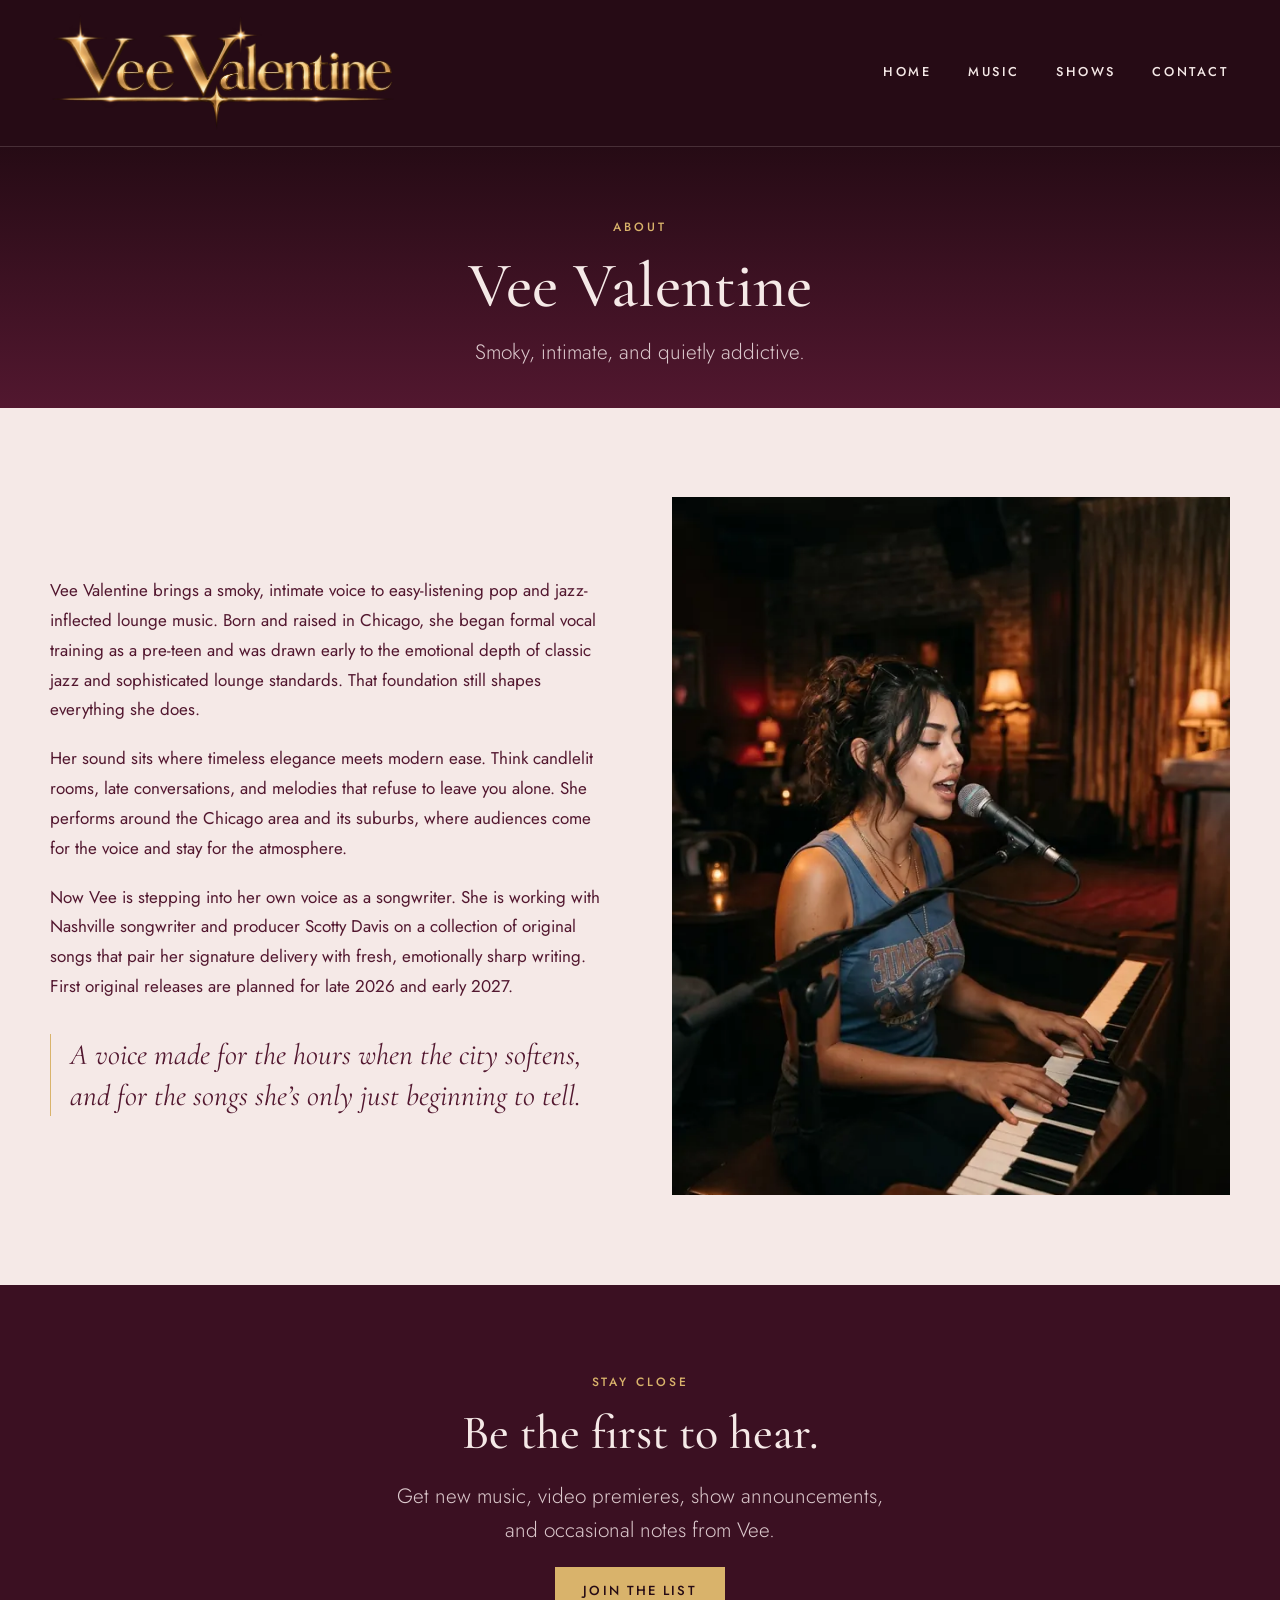
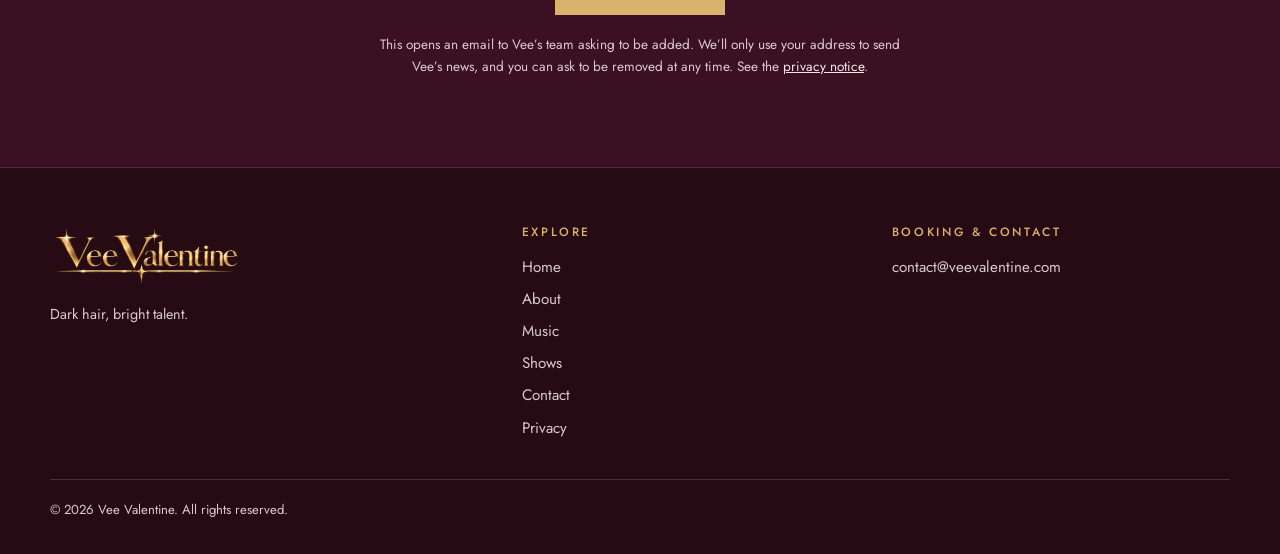
==== about.html @ 6b56505e "Swap wide live photo for new one (metadata-free)" ====
<!doctype html>
<html lang="en">
<head>
<meta charset="utf-8">
<meta name="viewport" content="width=device-width,initial-scale=1">
<meta http-equiv="Content-Security-Policy" content="default-src 'none'; img-src 'self'; font-src 'self'; media-src 'self'; style-src 'self'; script-src 'self'; base-uri 'none'; form-action 'none'">
<meta name="referrer" content="no-referrer">
<title>About Vee Valentine | Chicago vocalist and songwriter</title>
<meta name="description" content="Meet Vee Valentine: a Chicago vocalist blending classic jazz and lounge standards with modern pop, now writing original songs.">
<link rel="canonical" href="https://veevalentine.com/about.html">
<meta name="theme-color" content="#260B15">
<meta property="og:type" content="website">
<meta property="og:site_name" content="Vee Valentine">
<meta property="og:title" content="About Vee Valentine | Chicago vocalist and songwriter">
<meta property="og:description" content="Meet Vee Valentine: a Chicago vocalist blending classic jazz and lounge standards with modern pop, now writing original songs.">
<meta property="og:url" content="https://veevalentine.com/about.html">
<meta property="og:image" content="https://veevalentine.com/images/og-vee-valentine.jpg">
<meta property="og:image:width" content="1200">
<meta property="og:image:height" content="630">
<meta property="og:image:alt" content="Vee Valentine wordmark beside a portrait of the artist at a vintage microphone">
<meta name="twitter:card" content="summary_large_image">
<link rel="stylesheet" href="style.css?v=34">
</head>
<body>
<a class="skip" href="#main">Skip to content</a>
<header class="site-header">
<div class="wrap header-inner">
<a class="brand" href="index.html"><img src="images/logo-d.webp" width="1400" height="482" alt="Vee Valentine"></a>
<nav class="site-nav" aria-label="Primary"><ul><li><a href="index.html">Home</a></li><li><a href="music.html">Music</a></li><li><a href="shows.html">Shows</a></li><li><a href="contact.html">Contact</a></li></ul></nav>
</div>
</header>
<main id="main">
<section class="page-head"><div class="wrap"><p class="eyebrow">About</p><h1>Vee Valentine</h1><p class="lead">Smoky, intimate, and quietly addictive.</p></div></section>
<section class="section light" aria-label="Biography">
<div class="wrap split">
<div class="prose">
<p>Vee Valentine brings a smoky, intimate voice to easy-listening pop and jazz-inflected lounge music. Born and raised in Chicago, she began formal vocal training as a pre-teen and was drawn early to the emotional depth of classic jazz and sophisticated lounge standards. That foundation still shapes everything she does.</p>
<p>Her sound sits where timeless elegance meets modern ease. Think candlelit rooms, late conversations, and melodies that refuse to leave you alone. She performs around the Chicago area and its suburbs, where audiences come for the voice and stay for the atmosphere.</p>
<p>Now Vee is stepping into her own voice as a songwriter. She is working with Nashville songwriter and producer Scotty Davis on a collection of original songs that pair her signature delivery with fresh, emotionally sharp writing. First original releases are planned for late 2026 and early 2027.</p>
<p class="pull">A voice made for the hours when the city softens, and for the songs she&rsquo;s only just beginning to tell.</p>
</div>
<div><img src="images/web/piano-full.webp" srcset="images/web/piano-640.webp 640w, images/web/piano-full.webp 939w" sizes="(max-width:820px) 92vw, 44vw" width="939" height="1400" alt="Vee Valentine singing and playing piano in a candlelit lounge" fetchpriority="high"></div>
</div>
</section>
<section class="section deep signup" aria-labelledby="join-h">
<div class="wrap"><div class="statement">
<p class="eyebrow">Stay close</p>
<h2 id="join-h">Be the first to hear.</h2>
<p class="lead">Get new music, video premieres, show announcements, and occasional notes from Vee.</p>
<p><a class="btn" href="mailto:contact@veevalentine.com?subject=Join%20the%20list">Join the list</a></p>
<p class="fineprint">This opens an email to Vee&rsquo;s team asking to be added. We&rsquo;ll only use your address to send Vee&rsquo;s news, and you can ask to be removed at any time. See the <a href="privacy.html">privacy notice</a>.</p>
</div></div>
</section>
</main>
<footer class="site-footer">
<div class="wrap">
<div class="footer-grid">
<div><img src="images/logo-d.webp" width="1400" height="482" alt="Vee Valentine" loading="lazy"><p class="footer-note">Dark hair, bright talent.</p></div>
<div><h2>Explore</h2><ul>
<li><a href="index.html">Home</a></li><li><a href="about.html">About</a></li><li><a href="music.html">Music</a></li><li><a href="shows.html">Shows</a></li><li><a href="contact.html">Contact</a></li><li><a href="privacy.html">Privacy</a></li></ul></div>
<div><h2>Booking &amp; contact</h2><ul><li><a href="mailto:contact@veevalentine.com">contact@veevalentine.com</a></li></ul></div>
</div>
<p class="copyright">&copy; 2026 Vee Valentine. All rights reserved.</p>
</div>
</footer>
</body>
</html>
---- style.css ----
/* Vee Valentine — design system
   Palette: wine #52172F, near-black wine #260B15, champagne gold #D9B36B, ivory #F5E9E7, charcoal #30202A
   Type: Cormorant Garamond (headings) + Jost (body/nav), both self-hosted. No scripts required for layout. */

@font-face{font-family:"Jost";font-weight:300;font-style:normal;font-display:swap;src:url(fonts/jost-latin-300-normal.woff2) format("woff2")}
@font-face{font-family:"Jost";font-weight:400;font-style:normal;font-display:swap;src:url(fonts/jost-latin-400-normal.woff2) format("woff2")}
@font-face{font-family:"Jost";font-weight:500;font-style:normal;font-display:swap;src:url(fonts/jost-latin-500-normal.woff2) format("woff2")}
@font-face{font-family:"Cormorant Garamond";font-weight:500;font-style:normal;font-display:swap;src:url(fonts/cormorant-garamond-latin-500-normal.woff2) format("woff2")}
@font-face{font-family:"Cormorant Garamond";font-weight:400;font-style:italic;font-display:swap;src:url(fonts/cormorant-garamond-latin-400-italic.woff2) format("woff2")}

:root{
  --wine:#52172F; --wine-deep:#3B1022; --night:#260B15; --charcoal:#30202A;
  --gold:#D9B36B; --ivory:#F5E9E7; --muted:#DCC9CD; --line:rgba(245,233,231,.16);
  --ink-on-light:#52172F; --gold-on-light:#7A5516;
  --sans:"Jost","Avenir Next","Helvetica Neue",Arial,sans-serif;
  --serif:"Cormorant Garamond",Georgia,"Times New Roman",serif;
  --wrap:1180px; --gutter:clamp(1.1rem,4vw,2rem);
}
*,*::before,*::after{box-sizing:border-box}
html{background:var(--night);scroll-behavior:smooth;-webkit-text-size-adjust:100%}
body{margin:0;background:var(--wine);color:var(--ivory);font:400 1.0625rem/1.75 var(--sans);-webkit-font-smoothing:antialiased;overflow-wrap:break-word}
img{display:block;max-width:100%;height:auto}
a{color:inherit}
p{margin:0 0 1.2rem}
h1,h2,h3{font-family:var(--serif);font-weight:500;margin:0}
.wrap{width:min(100% - 2*var(--gutter),var(--wrap));margin-inline:auto}
:focus-visible{outline:2px solid var(--gold);outline-offset:3px}
.light :focus-visible{outline-color:var(--wine)}
.skip{position:absolute;left:.5rem;top:-4rem;z-index:100;background:var(--gold);color:var(--night);padding:.7rem 1.1rem;text-decoration:none;font-weight:500}
.skip:focus{top:.5rem}

/* Header */
.site-header{background:var(--night);border-bottom:1px solid var(--line)}
.header-inner{display:flex;align-items:center;justify-content:space-between;gap:1.5rem;padding-block:.85rem}
.brand{display:block;line-height:0}
.brand img{width:clamp(210px,27vw,380px);height:auto}
.site-nav ul{display:flex;gap:clamp(1.1rem,2.6vw,2.4rem);list-style:none;margin:0;padding:0}
.site-nav a{display:inline-block;padding:.75rem .1rem;font:500 .8rem/1 var(--sans);letter-spacing:.2em;text-transform:uppercase;text-decoration:none;color:var(--ivory);border-bottom:1px solid transparent}
.site-nav a:hover{color:var(--gold)}
.site-nav a[aria-current="page"]{color:var(--gold);border-bottom-color:var(--gold)}
@media (max-width:760px){
  .header-inner{flex-direction:column;gap:.1rem;padding-block:.7rem .3rem}
  .brand img{width:min(240px,62vw)}
  .site-nav a{padding:.85rem .15rem;font-size:.76rem;letter-spacing:.17em}
  .site-nav ul{gap:1.15rem}
}

/* Buttons */
.btn{display:inline-block;padding:.95rem 1.7rem;background:var(--gold);color:var(--night);border:1px solid var(--gold);font:500 .82rem/1.2 var(--sans);letter-spacing:.16em;text-transform:uppercase;text-decoration:none;transition:background .2s,color .2s,border-color .2s}
.btn:hover{background:var(--ivory);border-color:var(--ivory)}
.btn.ghost{background:transparent;color:var(--ivory);border-color:rgba(245,233,231,.55)}
.btn.ghost:hover{background:var(--ivory);color:var(--night)}
.light .btn{background:var(--wine);border-color:var(--wine);color:var(--ivory)}
.light .btn:hover{background:var(--night);border-color:var(--night)}
.textlink{font-weight:500;letter-spacing:.06em;text-decoration:none;border-bottom:1px solid currentColor;padding-bottom:.1rem}
.textlink:hover{color:var(--gold)}
.light .textlink:hover{color:var(--night)}

/* Sections */
.section{padding-block:clamp(3rem,7vw,6rem)}
.section.dark{background:var(--night)}
.section.deep{background:var(--wine-deep)}
.section.light{background:var(--ivory);color:var(--ink-on-light)}
.eyebrow{margin:0 0 1rem;font:500 .75rem/1.4 var(--sans);letter-spacing:.24em;text-transform:uppercase;color:var(--gold)}
.light .eyebrow{color:var(--gold-on-light)}
h2{font-size:clamp(2rem,3.8vw,3rem);line-height:1.1;margin-bottom:1.2rem}
.light h2,.light h1{color:var(--ink-on-light)}
.lead{font:300 clamp(1.1rem,1.8vw,1.3rem)/1.65 var(--sans);color:var(--muted)}
.light .lead{color:#6b3a4d}
.split{display:grid;grid-template-columns:1fr 1fr;gap:clamp(2rem,5vw,4.5rem);align-items:center}
.split.rev>:first-child{order:2}
.split img{width:100%;aspect-ratio:4/5;object-fit:cover}
@media (max-width:820px){.split{grid-template-columns:1fr}.split.rev>:first-child{order:0}}
.statement{max-width:44rem;margin-inline:auto;text-align:center}
.rule{width:3.2rem;height:1px;background:var(--gold);margin:1.6rem auto;border:0}
.prose p{max-width:38rem}
.pull{margin:2rem 0 0;padding-left:1.2rem;border-left:1px solid var(--gold);font:italic 400 clamp(1.35rem,2.3vw,1.85rem)/1.4 var(--serif);max-width:34rem}

/* Hero */
.hero{background:radial-gradient(120% 90% at 78% 15%,#6b2040 0,var(--wine) 48%,var(--night) 100%);padding-block:clamp(2rem,5vw,4.5rem)}
.hero-grid{display:grid;grid-template-columns:1.05fr .95fr;gap:clamp(1.8rem,5vw,4rem);align-items:center}
.hero h1{font-size:clamp(2.8rem,6.4vw,5rem);line-height:1.02;margin:0 0 1.2rem;letter-spacing:-.005em}
.hero .lead{max-width:30rem;margin:0 0 2.1rem}
.hero-photo img{width:100%;aspect-ratio:4/5;object-fit:cover;object-position:58% 30%}
@media (max-width:860px){
  .hero{padding-block:1.1rem 2rem}
  .hero-grid{grid-template-columns:1fr;gap:1.2rem}
  .hero-photo{order:-1}
  .hero-photo img{aspect-ratio:1/.86;object-position:58% 28%}
  .hero .eyebrow{display:none}
  .hero h1{font-size:clamp(2.5rem,10vw,3.4rem);margin-bottom:.7rem}
  .hero .lead{margin-bottom:1.3rem}
}

/* Gallery */
.gallery{display:grid;grid-template-columns:repeat(2,1fr);gap:.75rem;margin-top:2rem}
@media (min-width:900px){.gallery{grid-template-columns:repeat(4,1fr);gap:1rem}}
.thumb{display:block;overflow:hidden;background:var(--night)}
.thumb img{width:100%;aspect-ratio:4/5;object-fit:cover;transition:transform .5s ease}
.thumb:hover img{transform:scale(1.04)}
.section-head{max-width:40rem}
.section-head.center{margin-inline:auto;text-align:center}

/* Lightbox (native <dialog>; needs site.js — without JS the thumbnails open the full image) */
dialog.lb{border:0;padding:0;margin:0;max-width:none;max-height:none;width:100vw;height:100vh;background:transparent;color:var(--ivory)}
dialog.lb[open]{display:flex;flex-direction:column;align-items:center;justify-content:center;gap:.8rem}
dialog.lb::backdrop{background:rgba(20,6,12,.94)}
.lb img{max-width:min(92vw,980px);max-height:78vh;width:auto;height:auto;object-fit:contain}
.lb figcaption{max-width:min(92vw,680px);text-align:center;font-size:.92rem;line-height:1.5;color:var(--muted)}
.lb figure{margin:0;display:flex;flex-direction:column;align-items:center;gap:.8rem}
.lb-btn{position:absolute;background:rgba(38,11,21,.65);color:var(--ivory);border:1px solid rgba(245,233,231,.35);width:3rem;height:3rem;font:400 1.8rem/1 var(--serif);cursor:pointer;display:grid;place-items:center}
.lb-btn:hover{background:var(--gold);color:var(--night);border-color:var(--gold)}
.lb-close{top:1rem;right:1rem}
.lb-prev{left:1rem;top:50%;transform:translateY(-50%)}
.lb-next{right:1rem;top:50%;transform:translateY(-50%)}
.lb-count{font-size:.8rem;letter-spacing:.18em;color:var(--muted)}

/* Page heads and empty states */
.page-head{padding-block:clamp(2.5rem,6vw,4.5rem) clamp(1.5rem,3vw,2.5rem);text-align:center;background:linear-gradient(var(--night),var(--wine))}
.page-head h1{font-size:clamp(2.6rem,5.5vw,4rem);line-height:1.05}
.page-head .lead{max-width:36rem;margin:1rem auto 0}
.empty{max-width:42rem;margin-inline:auto;text-align:center;padding:clamp(2rem,5vw,3.2rem);border:1px solid var(--line);background:rgba(38,11,21,.35)}
.empty h2{font-size:clamp(1.7rem,3vw,2.3rem)}
.actions{display:flex;flex-wrap:wrap;gap:.9rem;justify-content:center;margin-top:1.6rem}

/* Signup / join the list */
.signup{text-align:center}
.signup .statement p.lead{margin-inline:auto;max-width:32rem}
.fineprint{margin:1.2rem auto 0;max-width:34rem;font-size:.85rem;line-height:1.6;color:var(--muted)}
.fineprint a{color:var(--ivory)}

/* Contact */
.mail-link{display:inline-block;margin:.4rem 0 1rem;font:500 clamp(1.5rem,4.6vw,2.4rem)/1.2 var(--serif);color:var(--gold);text-decoration:none;border-bottom:1px solid var(--gold);word-break:break-word}
.mail-link:hover{color:var(--ivory);border-color:var(--ivory)}

/* Future-ready components (not displayed yet) */
.release{display:grid;grid-template-columns:minmax(0,340px) 1fr;gap:clamp(1.5rem,4vw,3rem);align-items:center}
.release img{width:100%;aspect-ratio:1/1;object-fit:cover}
.release-embed{width:100%;max-width:560px;border:0}
@media (max-width:760px){.release{grid-template-columns:1fr}}
.shows{list-style:none;margin:0 auto;padding:0;max-width:46rem}
.shows li{display:flex;gap:1.4rem;align-items:center;padding:1rem 0;border-bottom:1px solid var(--line)}
.shows .date{flex:0 0 5rem;text-align:center;line-height:1.1}
.shows .dow{display:block;font:500 .75rem var(--sans);letter-spacing:.2em;text-transform:uppercase;color:var(--muted)}
.shows .day{display:block;font:500 2.6rem/1.1 var(--serif);color:var(--gold)}
.shows .info strong{display:block;font-weight:500;font-size:1.1rem}
.shows .info span{color:var(--muted);font-size:.92rem}

/* Footer */
.site-footer{background:var(--night);border-top:1px solid var(--line);padding-block:clamp(2.2rem,5vw,3.5rem) 2rem;font-size:.95rem}
.footer-grid{display:grid;grid-template-columns:1.3fr 1fr 1fr;gap:2rem}
.footer-grid img{width:190px;margin-bottom:.8rem}
.footer-grid h2{font:500 .75rem/1.4 var(--sans);letter-spacing:.22em;text-transform:uppercase;color:var(--gold);margin:0 0 .8rem}
.footer-grid ul{list-style:none;margin:0;padding:0}
.footer-grid li{margin:0 0 .35rem}
.footer-grid a{text-decoration:none;color:var(--muted)}
.footer-grid a:hover{color:var(--gold)}
.footer-note{margin:0;color:var(--muted);font-size:.9rem;max-width:20rem}
.copyright{margin:2rem 0 0;padding-top:1.2rem;border-top:1px solid var(--line);color:var(--muted);font-size:.82rem}
@media (max-width:760px){.footer-grid{grid-template-columns:1fr;gap:1.6rem}}

@media (prefers-reduced-motion:reduce){
  html{scroll-behavior:auto}
  *,*::before,*::after{transition:none!important;animation:none!important}
}

/* Sample show listings */
.sample-shows{max-width:46rem;margin:clamp(2rem,5vw,3.5rem) auto 0}
.sample-shows .eyebrow{text-align:center;margin-bottom:.3rem}
.sample-note{text-align:center;margin:0 0 1.2rem;font-size:.85rem;color:var(--muted);opacity:.8}
.shows .mon{display:block;font:500 .75rem var(--sans);letter-spacing:.2em;text-transform:uppercase;color:var(--muted)}
.shows .day{font-variant-numeric:lining-nums;font-feature-settings:"lnum" 1}
.soft-note{max-width:34rem;margin:0 auto 1.6rem;text-align:center;font:300 .82rem/1.6 var(--sans);letter-spacing:.03em;color:var(--muted);opacity:.62}

/* Vintage record player (see player.js). Works without JS: the native audio controls show instead. */
.player{width:min(100%,600px);margin-inline:auto}
.player .deck{position:relative;aspect-ratio:1.35/1;border-radius:14px;overflow:hidden;
  background:
    repeating-linear-gradient(92deg,rgba(0,0,0,.07) 0 2px,rgba(255,255,255,.02) 2px 5px),
    linear-gradient(145deg,#5a2f22 0%,#3a1c15 55%,#2a120d 100%);
  border:1px solid rgba(217,179,107,.35);
  box-shadow:0 18px 40px rgba(0,0,0,.45),inset 0 1px 0 rgba(255,255,255,.12),inset 0 -14px 30px rgba(0,0,0,.35)}
.player .deck::after{content:"";position:absolute;inset:3%;border:1px solid rgba(217,179,107,.18);border-radius:10px;pointer-events:none}
.player .platter{position:absolute;left:6%;top:8%;width:63%;aspect-ratio:1;border-radius:50%;
  background:radial-gradient(circle at 50% 50%,#2c2c2e 0 60%,#8a8a8d 61% 62%,#1b1b1d 63% 100%);
  box-shadow:0 6px 16px rgba(0,0,0,.55),inset 0 0 0 2px rgba(255,255,255,.08)}
.player .vinyl{position:absolute;inset:3.2%;border-radius:50%;
  background:
    conic-gradient(from 0deg,rgba(255,255,255,0) 0,rgba(255,255,255,.14) 9%,rgba(255,255,255,0) 22%,rgba(255,255,255,0) 50%,rgba(255,255,255,.14) 59%,rgba(255,255,255,0) 72%),
    repeating-radial-gradient(circle,#0d0b0c 0 1.5px,#191413 1.5px 3px);
  animation:vinyl-spin 1.8s linear infinite;animation-play-state:paused;will-change:transform}
.player.is-playing .vinyl{animation-play-state:running}
@keyframes vinyl-spin{to{transform:rotate(360deg)}}
.player .label{position:absolute;left:50%;top:50%;width:35%;aspect-ratio:1;transform:translate(-50%,-50%);border-radius:50%;
  background:radial-gradient(circle at 35% 30%,#e8c98a,#d9b36b 55%,#b98d46);
  display:grid;place-items:center;text-align:center;color:#3b1022;box-shadow:inset 0 0 0 3px rgba(82,23,47,.35)}
.player .label span{font:500 clamp(.38rem,1.2vw,.56rem)/1.2 var(--sans);letter-spacing:.1em;text-transform:uppercase}
.player .label b{display:block;font:500 clamp(.7rem,2.3vw,1.05rem)/1.05 var(--serif);margin-top:.15rem}
.player .label::after{content:"";position:absolute;width:7%;aspect-ratio:1;border-radius:50%;background:#1b1b1d}
.player .arm{position:absolute;right:5.5%;top:6%;width:7%;aspect-ratio:1/8;transform-origin:50% 9%;
  transform:rotate(var(--arm,4deg));transition:transform 1s cubic-bezier(.4,.1,.2,1)}
.player .arm::before{content:"";position:absolute;left:50%;top:0;width:100%;aspect-ratio:1;transform:translateX(-50%);border-radius:50%;
  background:radial-gradient(circle at 35% 30%,#d9d9dc,#7b7b80 60%,#3b3b3f);box-shadow:0 2px 6px rgba(0,0,0,.5)}
.player .arm::after{content:"";position:absolute;left:50%;top:9%;width:24%;height:80%;transform:translateX(-50%);
  background:linear-gradient(90deg,#c9c9cd,#8b8b90 50%,#4a4a4e);border-radius:3px;box-shadow:1px 2px 5px rgba(0,0,0,.45)}
.player .arm i{position:absolute;left:50%;bottom:0;width:44%;aspect-ratio:1/1.6;transform:translateX(-50%) rotate(-8deg);
  background:linear-gradient(180deg,#d9b36b,#a07a35);border-radius:3px 3px 5px 5px;box-shadow:0 3px 6px rgba(0,0,0,.5)}
.player .rest{position:absolute;right:3.4%;top:63%;width:3.6%;aspect-ratio:1/2.2;border-radius:6px;background:linear-gradient(90deg,#5b5b60,#2c2c30);box-shadow:inset 0 0 0 1px rgba(255,255,255,.12)}
.player .led{position:absolute;left:7%;bottom:5%;width:2.2%;aspect-ratio:1;border-radius:50%;background:#4a1a1a;box-shadow:0 0 0 2px rgba(255,255,255,.1)}
.player.is-engaging .led{background:#ff7a59;box-shadow:0 0 10px 2px rgba(255,122,89,.75),0 0 0 2px rgba(255,255,255,.12)}
.player .knob{position:absolute;right:6%;bottom:6%;width:9%;aspect-ratio:1;border-radius:50%;
  background:radial-gradient(circle at 35% 30%,#e8c98a,#9c7633);box-shadow:0 3px 8px rgba(0,0,0,.5)}
.player .knob::after{content:"";position:absolute;left:50%;top:10%;width:6%;height:34%;background:#3b1022;border-radius:2px;transform:translateX(-50%)}
.player .controls{display:none;align-items:center;gap:1rem;margin-top:1.1rem;flex-wrap:wrap}
.player.is-ready .controls{display:flex}
.player.is-ready audio{display:none}
.player:not(.is-ready) audio{display:block;width:100%;margin-top:1rem}
.player .play{flex:0 0 3.4rem;height:3.4rem;border-radius:50%;border:1px solid var(--gold);background:var(--gold);color:var(--night);cursor:pointer;display:grid;place-items:center;transition:background .2s}
.player .play:hover{background:var(--ivory);border-color:var(--ivory)}
.player .play .icon-play{width:0;height:0;border-left:.95rem solid currentColor;border-top:.6rem solid transparent;border-bottom:.6rem solid transparent;margin-left:.2rem}
.player .play .icon-pause{display:none;width:1rem;height:1.1rem;border-left:.32rem solid currentColor;border-right:.32rem solid currentColor}
.player.is-engaging .play .icon-play{display:none}
.player.is-engaging .play .icon-pause{display:block}
.player .meta{flex:1 1 9rem;min-width:0;text-align:left}
.player .meta strong{display:block;font:500 1.3rem/1.15 var(--serif)}
.player .meta span{font-size:.85rem;color:var(--muted)}
.player .scrub{flex:1 1 100%;display:flex;align-items:center;gap:.9rem}
.player .time{flex:0 0 auto;min-width:5.4rem;text-align:right;font:400 .82rem/1 var(--sans);letter-spacing:.06em;color:var(--muted);font-variant-numeric:tabular-nums}
.scrub-range{--pct:0%;flex:1;height:2.2rem;margin:0;background:transparent;-webkit-appearance:none;appearance:none;cursor:pointer}
.scrub-range::-webkit-slider-runnable-track{height:4px;border-radius:2px;background:linear-gradient(90deg,var(--gold) var(--pct),rgba(245,233,231,.25) var(--pct))}
.scrub-range::-moz-range-track{height:4px;border-radius:2px;background:rgba(245,233,231,.25)}
.scrub-range::-moz-range-progress{height:4px;border-radius:2px;background:var(--gold)}
.scrub-range::-webkit-slider-thumb{-webkit-appearance:none;width:16px;height:16px;margin-top:-6px;border-radius:50%;background:var(--ivory);border:2px solid var(--gold)}
.scrub-range::-moz-range-thumb{width:12px;height:12px;border-radius:50%;background:var(--ivory);border:2px solid var(--gold)}
.player-wrap{margin-top:2.2rem}
@media (prefers-reduced-motion:reduce){.player .vinyl{animation:none}.player .arm{transition:none}}

/* Track list ("sides") */
.player .label b{text-wrap:balance;overflow-wrap:anywhere}
.player .tracklist{flex:1 1 100%;display:flex;flex-wrap:wrap;gap:.6rem;list-style:none;margin:.4rem 0 0;padding:0}
.player .tracklist button{display:flex;align-items:baseline;gap:.6rem;padding:.7rem 1rem;min-height:44px;background:transparent;color:var(--ivory);border:1px solid rgba(245,233,231,.4);font:400 .95rem/1.2 var(--sans);cursor:pointer;transition:background .2s,color .2s,border-color .2s}
.player .tracklist button span{font:500 .68rem/1 var(--sans);letter-spacing:.18em;text-transform:uppercase;color:var(--gold)}
.player .tracklist button:hover{border-color:var(--gold)}
.player .tracklist button[aria-current="true"]{background:var(--gold);border-color:var(--gold);color:var(--night)}
.player .tracklist button[aria-current="true"] span{color:var(--night)}
.player:not(.is-ready) .tracklist{display:none}
.player noscript p{text-align:center}

/* Wide feature photo in the gallery */
.thumb-wide{grid-column:1/-1}
.thumb-wide img{aspect-ratio:16/9;object-position:50% 60%}
@media (min-width:900px){.thumb-wide img{aspect-ratio:2.2/1;object-position:50% 50%}}
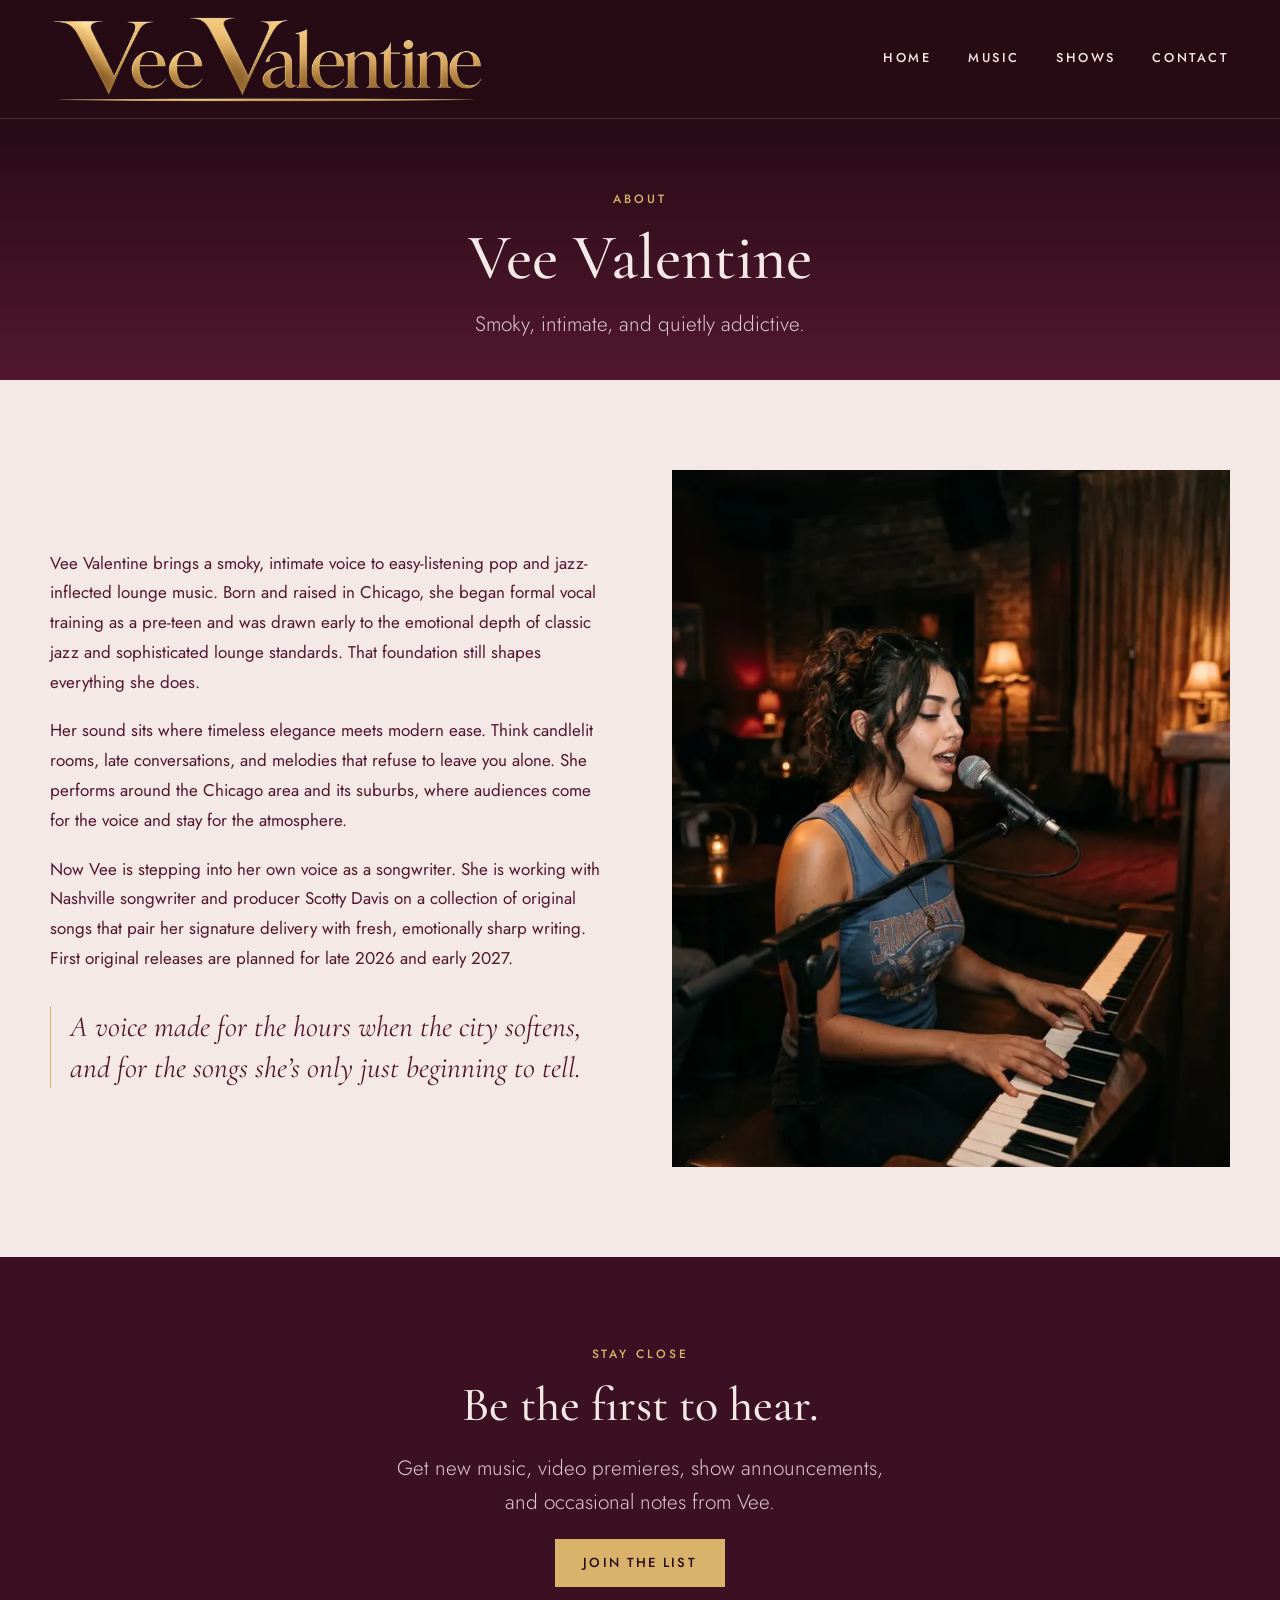
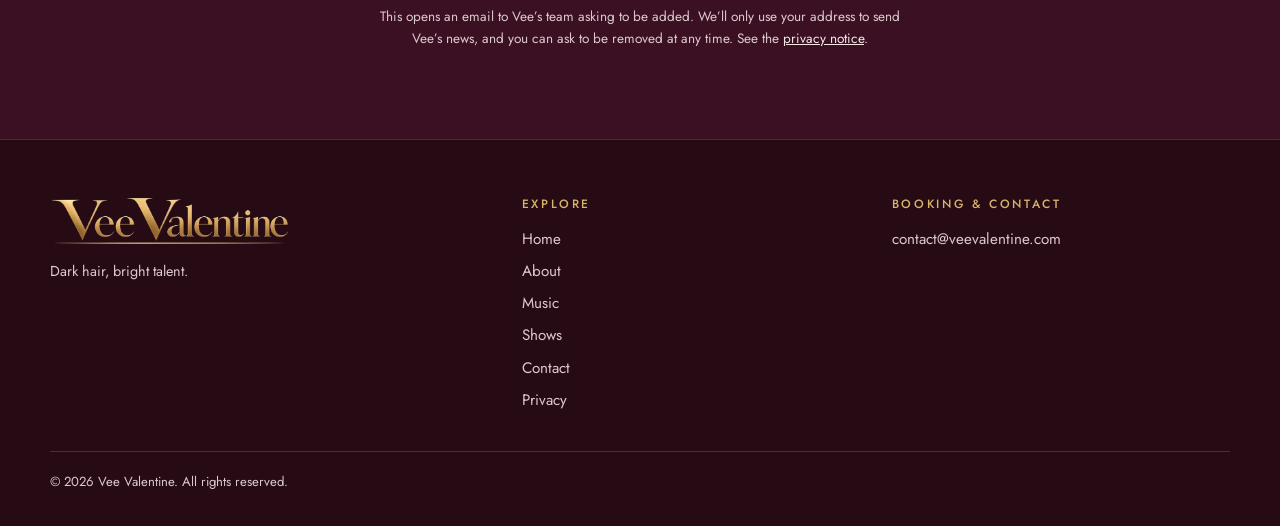
==== commit bd9af1f3: "New logo (Vee Logo 4, transparent); refreshed share image" ====
--- a/about.html
+++ b/about.html
@@ -19,13 +19,13 @@
 <meta property="og:image:height" content="630">
 <meta property="og:image:alt" content="Vee Valentine wordmark beside a portrait of the artist at a vintage microphone">
 <meta name="twitter:card" content="summary_large_image">
-<link rel="stylesheet" href="style.css?v=34">
+<link rel="stylesheet" href="style.css?v=40">
 </head>
 <body>
 <a class="skip" href="#main">Skip to content</a>
 <header class="site-header">
 <div class="wrap header-inner">
-<a class="brand" href="index.html"><img src="images/logo-d.webp" width="1400" height="482" alt="Vee Valentine"></a>
+<a class="brand" href="index.html"><img src="images/logo-e.webp" width="1400" height="293" alt="Vee Valentine"></a>
 <nav class="site-nav" aria-label="Primary"><ul><li><a href="index.html">Home</a></li><li><a href="music.html">Music</a></li><li><a href="shows.html">Shows</a></li><li><a href="contact.html">Contact</a></li></ul></nav>
 </div>
 </header>
@@ -55,7 +55,7 @@
 <footer class="site-footer">
 <div class="wrap">
 <div class="footer-grid">
-<div><img src="images/logo-d.webp" width="1400" height="482" alt="Vee Valentine" loading="lazy"><p class="footer-note">Dark hair, bright talent.</p></div>
+<div><img src="images/logo-e.webp" width="1400" height="293" alt="Vee Valentine" loading="lazy"><p class="footer-note">Dark hair, bright talent.</p></div>
 <div><h2>Explore</h2><ul>
 <li><a href="index.html">Home</a></li><li><a href="about.html">About</a></li><li><a href="music.html">Music</a></li><li><a href="shows.html">Shows</a></li><li><a href="contact.html">Contact</a></li><li><a href="privacy.html">Privacy</a></li></ul></div>
 <div><h2>Booking &amp; contact</h2><ul><li><a href="mailto:contact@veevalentine.com">contact@veevalentine.com</a></li></ul></div>
--- a/style.css
+++ b/style.css
@@ -33,14 +33,14 @@
 .site-header{background:var(--night);border-bottom:1px solid var(--line)}
 .header-inner{display:flex;align-items:center;justify-content:space-between;gap:1.5rem;padding-block:.85rem}
 .brand{display:block;line-height:0}
-.brand img{width:clamp(210px,27vw,380px);height:auto}
+.brand img{width:clamp(230px,34vw,460px);height:auto}
 .site-nav ul{display:flex;gap:clamp(1.1rem,2.6vw,2.4rem);list-style:none;margin:0;padding:0}
 .site-nav a{display:inline-block;padding:.75rem .1rem;font:500 .8rem/1 var(--sans);letter-spacing:.2em;text-transform:uppercase;text-decoration:none;color:var(--ivory);border-bottom:1px solid transparent}
 .site-nav a:hover{color:var(--gold)}
 .site-nav a[aria-current="page"]{color:var(--gold);border-bottom-color:var(--gold)}
 @media (max-width:760px){
   .header-inner{flex-direction:column;gap:.1rem;padding-block:.7rem .3rem}
-  .brand img{width:min(240px,62vw)}
+  .brand img{width:min(290px,76vw)}
   .site-nav a{padding:.85rem .15rem;font-size:.76rem;letter-spacing:.17em}
   .site-nav ul{gap:1.15rem}
 }
@@ -149,7 +149,7 @@
 /* Footer */
 .site-footer{background:var(--night);border-top:1px solid var(--line);padding-block:clamp(2.2rem,5vw,3.5rem) 2rem;font-size:.95rem}
 .footer-grid{display:grid;grid-template-columns:1.3fr 1fr 1fr;gap:2rem}
-.footer-grid img{width:190px;margin-bottom:.8rem}
+.footer-grid img{width:240px;margin-bottom:.8rem}
 .footer-grid h2{font:500 .75rem/1.4 var(--sans);letter-spacing:.22em;text-transform:uppercase;color:var(--gold);margin:0 0 .8rem}
 .footer-grid ul{list-style:none;margin:0;padding:0}
 .footer-grid li{margin:0 0 .35rem}
@@ -250,3 +250,11 @@
 .thumb-wide{grid-column:1/-1}
 .thumb-wide img{aspect-ratio:16/9;object-position:50% 60%}
 @media (min-width:900px){.thumb-wide img{aspect-ratio:2.2/1;object-position:50% 50%}}
+
+/* Keep the label text clear of the center spindle */
+.player .label>div{display:flex;flex-direction:column;justify-content:space-between;align-items:center;height:72%;width:74%}
+.player .label b{margin-top:0}
+
+/* Long track titles: smaller label type so it stays inside the label */
+.player.is-long .label b{font-size:clamp(.4rem,1.45vw,.74rem);line-height:1.08}
+.player .tracklist button span{min-width:1.4em}
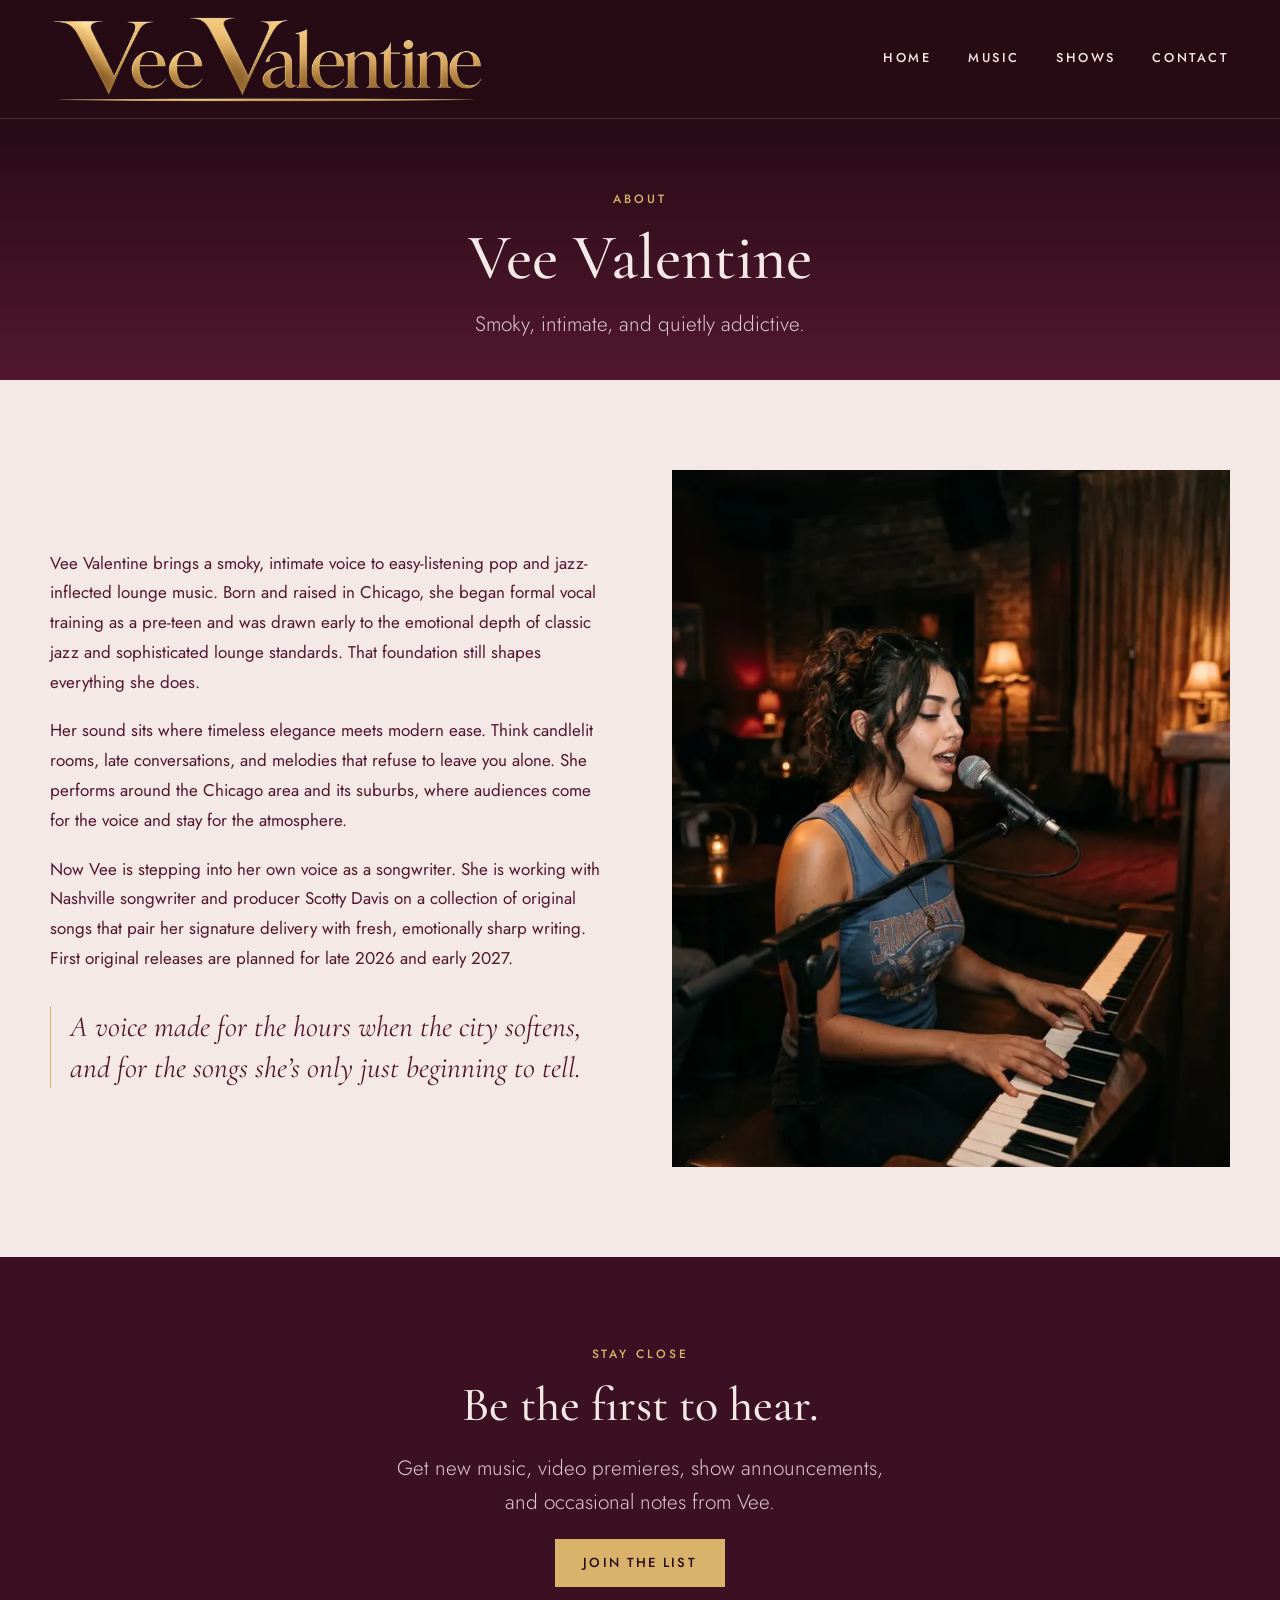
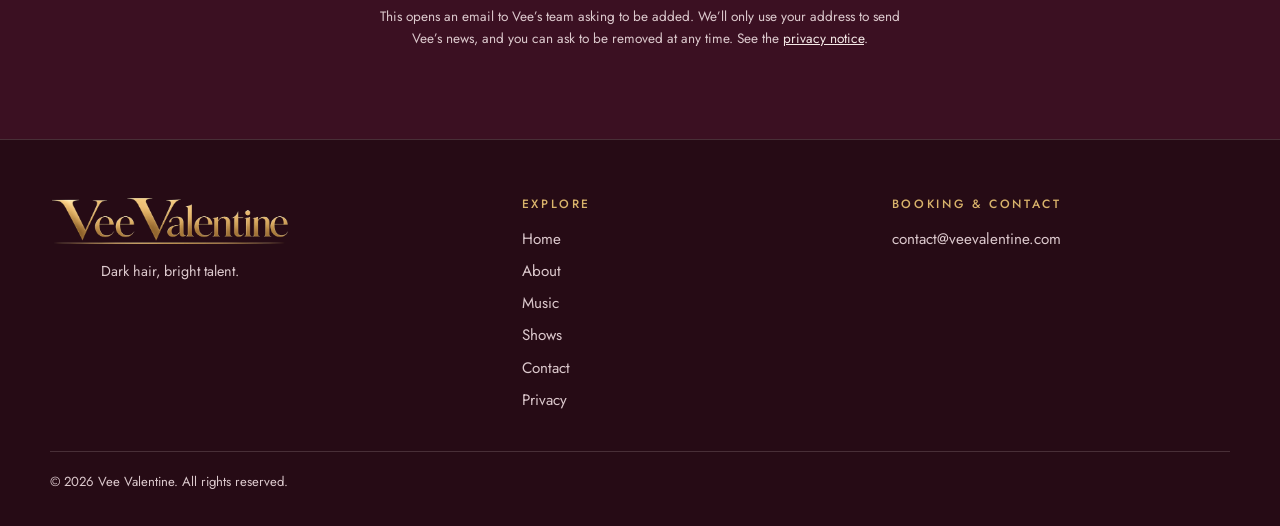
==== commit 5ac74767: "Footer: center tagline under the logo" ====
--- a/about.html
+++ b/about.html
@@ -19,7 +19,7 @@
 <meta property="og:image:height" content="630">
 <meta property="og:image:alt" content="Vee Valentine wordmark beside a portrait of the artist at a vintage microphone">
 <meta name="twitter:card" content="summary_large_image">
-<link rel="stylesheet" href="style.css?v=40">
+<link rel="stylesheet" href="style.css?v=42">
 </head>
 <body>
 <a class="skip" href="#main">Skip to content</a>
--- a/style.css
+++ b/style.css
@@ -155,7 +155,8 @@
 .footer-grid li{margin:0 0 .35rem}
 .footer-grid a{text-decoration:none;color:var(--muted)}
 .footer-grid a:hover{color:var(--gold)}
-.footer-note{margin:0;color:var(--muted);font-size:.9rem;max-width:20rem}
+.footer-note{margin:0;color:var(--muted);font-size:.9rem;text-align:center}
+.footer-grid>div:first-child{width:240px;max-width:100%}
 .copyright{margin:2rem 0 0;padding-top:1.2rem;border-top:1px solid var(--line);color:var(--muted);font-size:.82rem}
 @media (max-width:760px){.footer-grid{grid-template-columns:1fr;gap:1.6rem}}
 
@@ -246,10 +247,6 @@
 .player:not(.is-ready) .tracklist{display:none}
 .player noscript p{text-align:center}
 
-/* Wide feature photo in the gallery */
-.thumb-wide{grid-column:1/-1}
-.thumb-wide img{aspect-ratio:16/9;object-position:50% 60%}
-@media (min-width:900px){.thumb-wide img{aspect-ratio:2.2/1;object-position:50% 50%}}
 
 /* Keep the label text clear of the center spindle */
 .player .label>div{display:flex;flex-direction:column;justify-content:space-between;align-items:center;height:72%;width:74%}
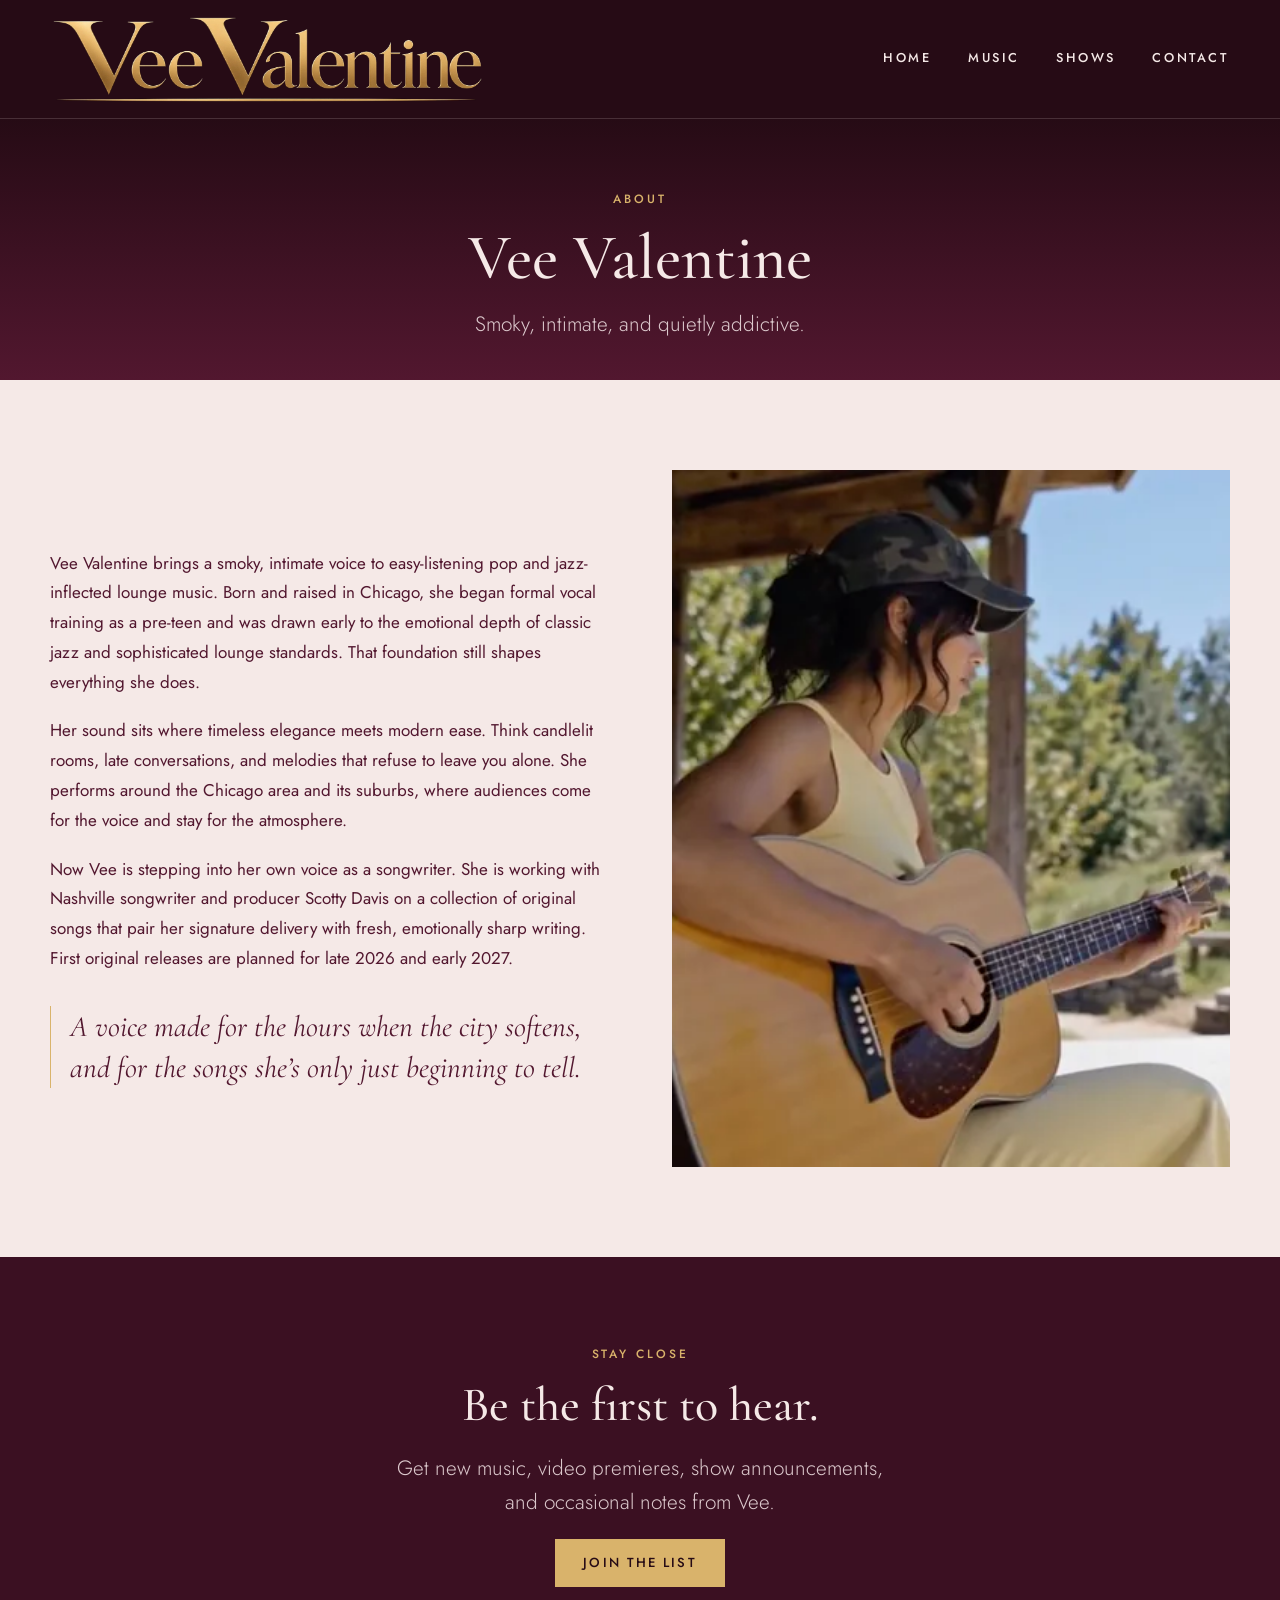
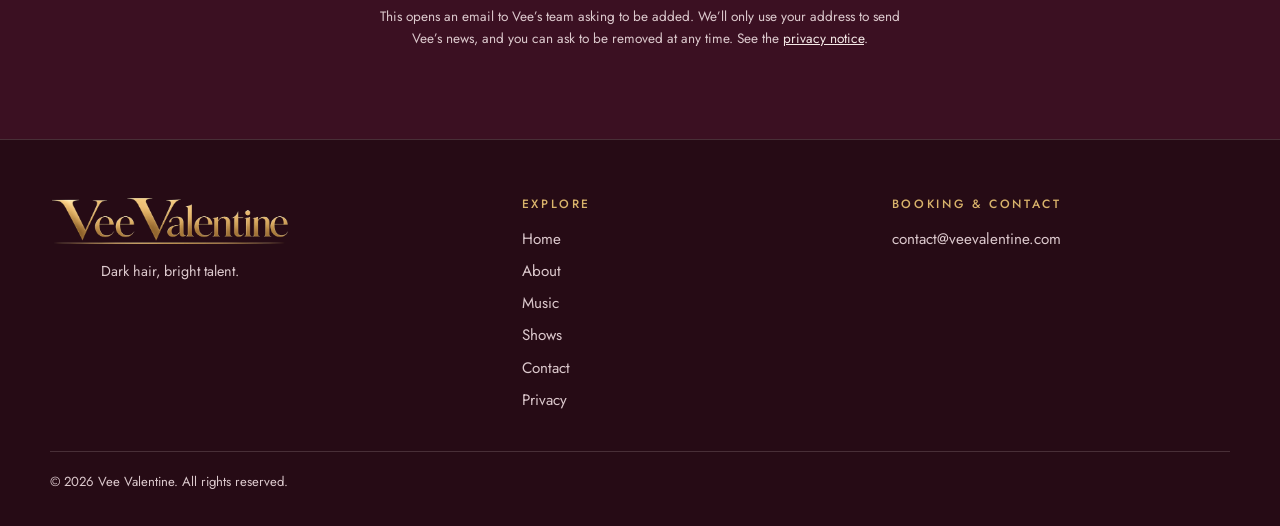
==== commit de7c5150: "About page: new guitar photo replaces the piano photo" ====
--- a/about.html
+++ b/about.html
@@ -19,7 +19,7 @@
 <meta property="og:image:height" content="630">
 <meta property="og:image:alt" content="Vee Valentine wordmark beside a portrait of the artist at a vintage microphone">
 <meta name="twitter:card" content="summary_large_image">
-<link rel="stylesheet" href="style.css?v=42">
+<link rel="stylesheet" href="style.css?v=44">
 </head>
 <body>
 <a class="skip" href="#main">Skip to content</a>
@@ -39,7 +39,7 @@
 <p>Now Vee is stepping into her own voice as a songwriter. She is working with Nashville songwriter and producer Scotty Davis on a collection of original songs that pair her signature delivery with fresh, emotionally sharp writing. First original releases are planned for late 2026 and early 2027.</p>
 <p class="pull">A voice made for the hours when the city softens, and for the songs she&rsquo;s only just beginning to tell.</p>
 </div>
-<div><img src="images/web/piano-full.webp" srcset="images/web/piano-640.webp 640w, images/web/piano-full.webp 939w" sizes="(max-width:820px) 92vw, 44vw" width="939" height="1400" alt="Vee Valentine singing and playing piano in a candlelit lounge" fetchpriority="high"></div>
+<div><img class="crop-guitar" src="images/web/about-full.webp" srcset="images/web/about-800.webp 800w, images/web/about-full.webp 2000w" sizes="(max-width:820px) 92vw, 44vw" width="2000" height="1155" alt="Vee playing an acoustic guitar on a sunny day, in a ball cap and a pale yellow tank top" fetchpriority="high"></div>
 </div>
 </section>
 <section class="section deep signup" aria-labelledby="join-h">
--- a/style.css
+++ b/style.css
@@ -255,3 +255,6 @@
 /* Long track titles: smaller label type so it stays inside the label */
 .player.is-long .label b{font-size:clamp(.4rem,1.45vw,.74rem);line-height:1.08}
 .player .tracklist button span{min-width:1.4em}
+
+/* About page photo: landscape source cropped to the portrait frame, keeping Vee and the guitar */
+.split img.crop-guitar{object-position:38% 50%}
